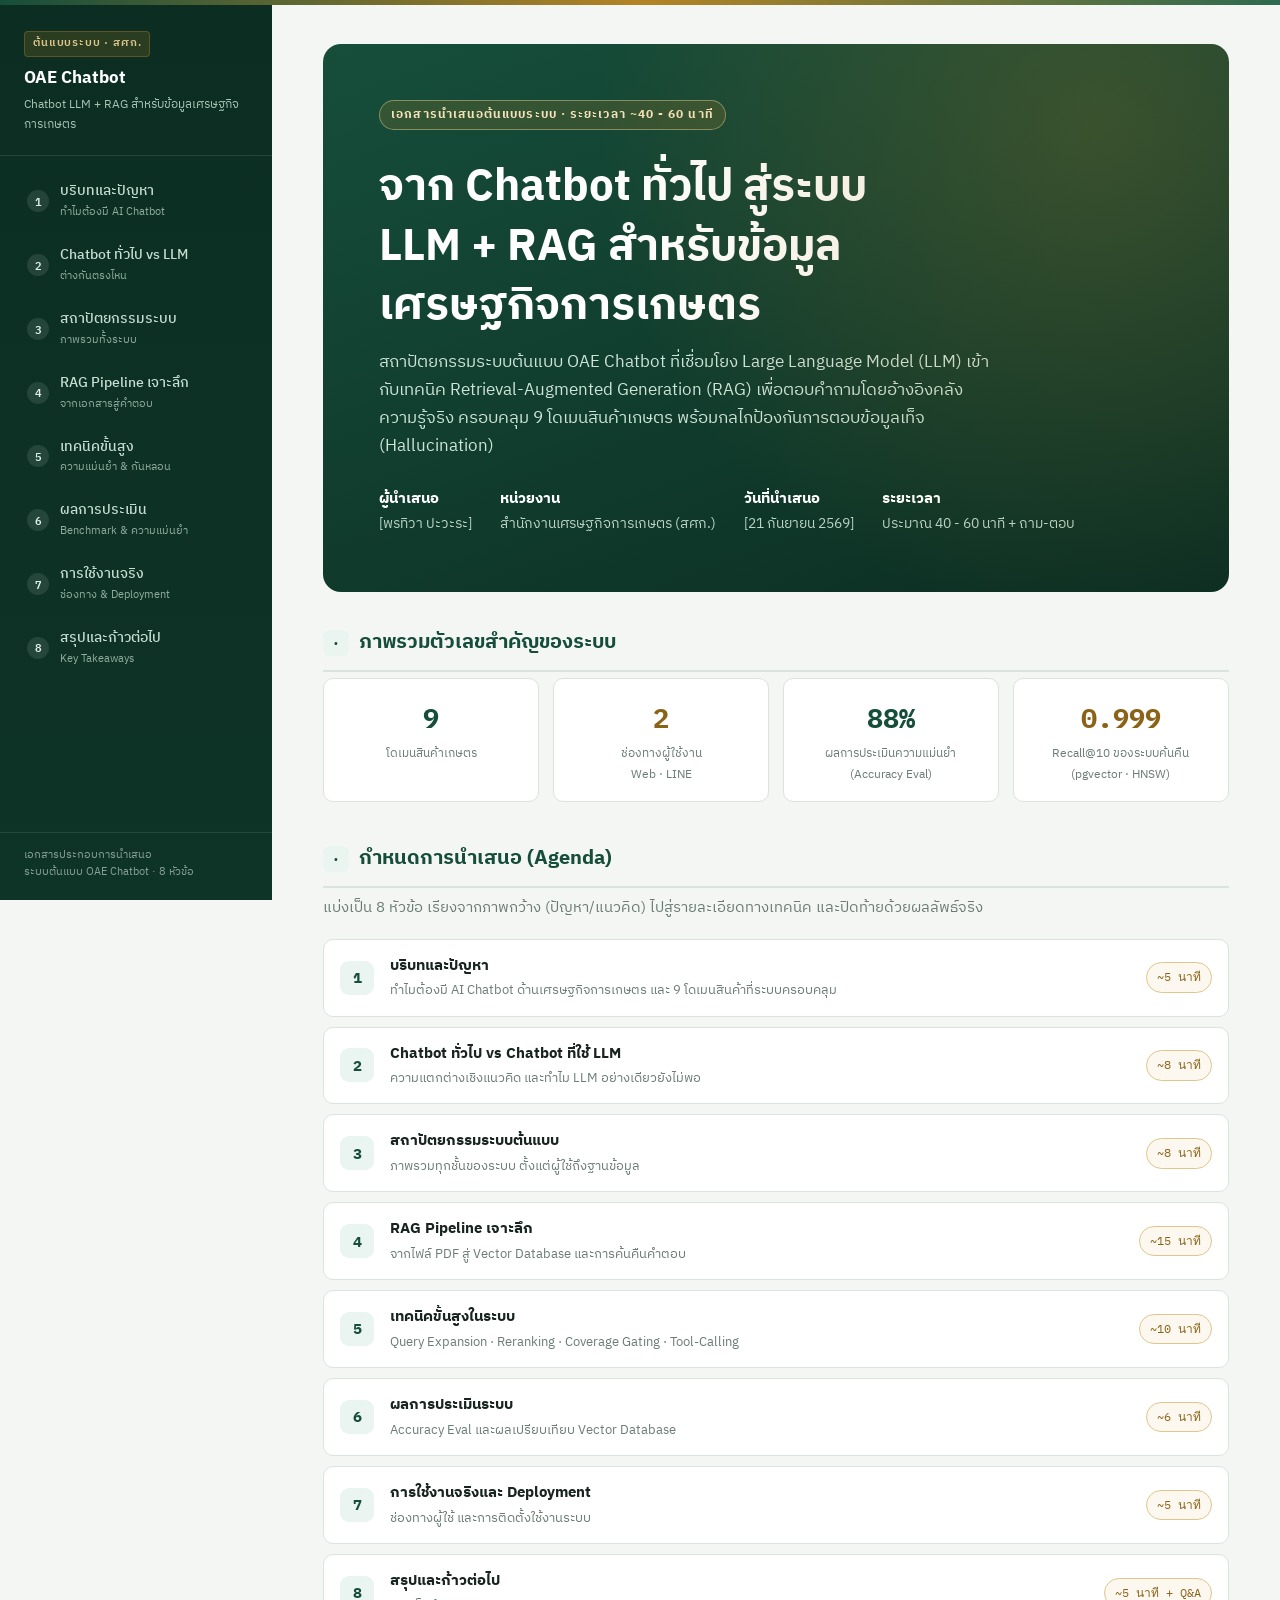
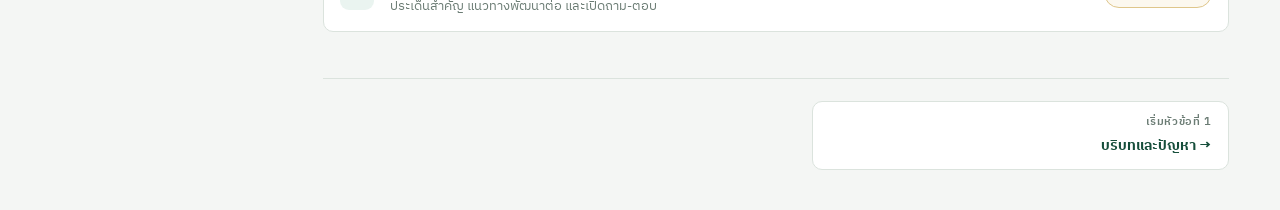
==== index.html @ 3b4bc7db "update_index" ====
<!doctype html>
<html lang="th">
  <head>
    <meta charset="UTF-8" />
    <meta name="viewport" content="width=device-width, initial-scale=1.0" />
    <title>OAE Chatbot — เอกสารนำเสนอต้นแบบระบบ</title>
    <link rel="preconnect" href="https://fonts.googleapis.com" />
    <link rel="preconnect" href="https://fonts.gstatic.com" crossorigin />
    <link
      href="https://fonts.googleapis.com/css2?family=IBM+Plex+Sans+Thai:wght@300;400;500;600;700&family=IBM+Plex+Mono:wght@400;500;600;700&family=Sarabun:wght@300;400;500;600;700&display=swap"
      rel="stylesheet"
    />
    <link rel="stylesheet" href="assets/style.css" />
    <style>
      .cover-hero {
        background: linear-gradient(160deg, var(--gov-primary) 0%, var(--gov-primary-dk) 100%);
        border-radius: 18px;
        padding: clamp(28px, 5vw, 56px);
        color: #eaf3ee;
        position: relative;
        overflow: hidden;
        margin-bottom: 34px;
      }
      .cover-hero::after {
        content: "";
        position: absolute; inset: 0;
        background: radial-gradient(circle at 85% 15%, rgba(180,131,37,0.25), transparent 55%);
        pointer-events: none;
      }
      .cover-hero .kicker { background: rgba(180,131,37,0.2); border-color: rgba(223,198,139,0.5); color: #f6e3ba; }
      .cover-hero h1 { font-size: clamp(28px, 4vw, 44px); color: #fff; font-weight: 700; line-height: 1.35; margin: 14px 0 12px; max-width: 22ch; }
      .cover-hero .sub { font-size: 16.5px; color: #cfe4d9; max-width: 62ch; line-height: 1.7; }
      .cover-meta { display: flex; gap: 28px; margin-top: 26px; flex-wrap: wrap; font-size: 13.5px; color: #bcd4c8; }
      .cover-meta div b { display: block; color: #fff; font-size: 14.5px; margin-bottom: 2px; }
      .agenda-list { list-style: none; counter-reset: agenda; }
      .agenda-list li {
        counter-increment: agenda;
        display: flex; align-items: center; gap: 16px;
        padding: 14px 16px; border: 1px solid var(--border); border-radius: 10px;
        background: var(--bg-card); margin-bottom: 10px;
      }
      .agenda-list li::before {
        content: counter(agenda);
        flex: none; width: 34px; height: 34px; border-radius: 9px;
        background: var(--gov-primary-lt); color: var(--gov-primary);
        font-family: var(--f-mono); font-weight: 700; font-size: 15px;
        display: flex; align-items: center; justify-content: center;
      }
      .agenda-list .a-title { font-weight: 700; font-size: 14.5px; color: var(--text-main); }
      .agenda-list .a-desc { font-size: 12.5px; color: var(--text-soft); margin-top: 2px; }
      .agenda-list .a-time { margin-left: auto; flex: none; font-family: var(--f-mono); font-size: 12px; color: var(--gold-dk); background: var(--gold-lt); border: 1px solid var(--gold-bd); padding: 4px 10px; border-radius: 20px; white-space: nowrap; }
    </style>
  </head>
  <body>
    <div class="topbar"></div>

    <nav class="sidebar">
      <a class="sidebar-brand" href="00-index.html">
        <span class="brand-tag">ต้นแบบระบบ · สศก.</span>
        <h1>OAE Chatbot</h1>
        <p>Chatbot LLM + RAG สำหรับข้อมูลเศรษฐกิจการเกษตร</p>
      </a>
      <ul class="sidebar-nav">
        <li><a href="01-problem.html"><span class="num">1</span><span class="label">บริบทและปัญหา<small>ทำไมต้องมี AI Chatbot</small></span></a></li>
        <li><a href="02-chatbot-vs-llm.html"><span class="num">2</span><span class="label">Chatbot ทั่วไป vs LLM<small>ต่างกันตรงไหน</small></span></a></li>
        <li><a href="03-architecture.html"><span class="num">3</span><span class="label">สถาปัตยกรรมระบบ<small>ภาพรวมทั้งระบบ</small></span></a></li>
        <li><a href="04-rag-pipeline.html"><span class="num">4</span><span class="label">RAG Pipeline เจาะลึก<small>จากเอกสารสู่คำตอบ</small></span></a></li>
        <li><a href="05-techniques.html"><span class="num">5</span><span class="label">เทคนิคขั้นสูง<small>ความแม่นยำ &amp; กันหลอน</small></span></a></li>
        <li><a href="06-evaluation.html"><span class="num">6</span><span class="label">ผลการประเมิน<small>Benchmark &amp; ความแม่นยำ</small></span></a></li>
        <li><a href="07-deployment.html"><span class="num">7</span><span class="label">การใช้งานจริง<small>ช่องทาง &amp; Deployment</small></span></a></li>
        <li><a href="08-summary.html"><span class="num">8</span><span class="label">สรุปและก้าวต่อไป<small>Key Takeaways</small></span></a></li>
      </ul>
      <div class="sidebar-foot">
        เอกสารประกอบการนำเสนอ<br />
        ระบบต้นแบบ OAE Chatbot · 8 หัวข้อ
      </div>
    </nav>

    <main class="main">
      <div class="page">
        <div class="cover-hero">
          <span class="kicker">เอกสารนำเสนอต้นแบบระบบ · ระยะเวลา ~40 - 60 นาที</span>
          <h1>จาก Chatbot ทั่วไป สู่ระบบ LLM + RAG สำหรับข้อมูลเศรษฐกิจการเกษตร</h1>
          <p class="sub">
            สถาปัตยกรรมระบบต้นแบบ OAE Chatbot ที่เชื่อมโยง Large Language Model (LLM) เข้ากับเทคนิค
            Retrieval-Augmented Generation (RAG) เพื่อตอบคำถามโดยอ้างอิงคลังความรู้จริง ครอบคลุม
            9 โดเมนสินค้าเกษตร พร้อมกลไกป้องกันการตอบข้อมูลเท็จ (Hallucination)
          </p>
          <div class="cover-meta">
            <div><b>ผู้นำเสนอ</b>[พรทิวา ปะวะระ]</div>
            <div><b>หน่วยงาน</b>สำนักงานเศรษฐกิจการเกษตร (สศก.)</div>
            <div><b>วันที่นำเสนอ</b>[21 กันยายน 2569]</div>
            <div><b>ระยะเวลา</b>ประมาณ 40 - 60 นาที + ถาม-ตอบ</div>
          </div>
        </div>

        <section class="block">
          <h2><span class="h2num">·</span>ภาพรวมตัวเลขสำคัญของระบบ</h2>
          <div class="stat-row">
            <div class="stat"><div class="num">9</div><div class="lbl">โดเมนสินค้าเกษตร</div></div>
            <div class="stat"><div class="num gold">2</div><div class="lbl">ช่องทางผู้ใช้งาน<br/>Web · LINE</div></div>
            <div class="stat"><div class="num">88%</div><div class="lbl">ผลการประเมินความแม่นยำ<br/>(Accuracy Eval)</div></div>
            <div class="stat"><div class="num gold">0.999</div><div class="lbl">Recall@10 ของระบบค้นคืน<br/>(pgvector · HNSW)</div></div>
          </div>
        </section>

        <section class="block">
          <h2><span class="h2num">·</span>กำหนดการนำเสนอ (Agenda)</h2>
          <p class="sub">แบ่งเป็น 8 หัวข้อ เรียงจากภาพกว้าง (ปัญหา/แนวคิด) ไปสู่รายละเอียดทางเทคนิค และปิดท้ายด้วยผลลัพธ์จริง</p>
          <ul class="agenda-list">
            <li><div><div class="a-title">บริบทและปัญหา</div><div class="a-desc">ทำไมต้องมี AI Chatbot ด้านเศรษฐกิจการเกษตร และ 9 โดเมนสินค้าที่ระบบครอบคลุม</div></div><div class="a-time">~5 นาที</div></li>
            <li><div><div class="a-title">Chatbot ทั่วไป vs Chatbot ที่ใช้ LLM</div><div class="a-desc">ความแตกต่างเชิงแนวคิด และทำไม LLM อย่างเดียวยังไม่พอ</div></div><div class="a-time">~8 นาที</div></li>
            <li><div><div class="a-title">สถาปัตยกรรมระบบต้นแบบ</div><div class="a-desc">ภาพรวมทุกชั้นของระบบ ตั้งแต่ผู้ใช้ถึงฐานข้อมูล</div></div><div class="a-time">~8 นาที</div></li>
            <li><div><div class="a-title">RAG Pipeline เจาะลึก</div><div class="a-desc">จากไฟล์ PDF สู่ Vector Database และการค้นคืนคำตอบ</div></div><div class="a-time">~15 นาที</div></li>
            <li><div><div class="a-title">เทคนิคขั้นสูงในระบบ</div><div class="a-desc">Query Expansion · Reranking · Coverage Gating · Tool-Calling</div></div><div class="a-time">~10 นาที</div></li>
            <li><div><div class="a-title">ผลการประเมินระบบ</div><div class="a-desc">Accuracy Eval และผลเปรียบเทียบ Vector Database</div></div><div class="a-time">~6 นาที</div></li>
            <li><div><div class="a-title">การใช้งานจริงและ Deployment</div><div class="a-desc">ช่องทางผู้ใช้ และการติดตั้งใช้งานระบบ</div></div><div class="a-time">~5 นาที</div></li>
            <li><div><div class="a-title">สรุปและก้าวต่อไป</div><div class="a-desc">ประเด็นสำคัญ แนวทางพัฒนาต่อ และเปิดถาม-ตอบ</div></div><div class="a-time">~5 นาที + Q&amp;A</div></li>
          </ul>
        </section>

        <div class="prevnext">
          <div class="pn-spacer"></div>
          <a class="pn-link next" href="01-problem.html">
            <div class="pn-dir">เริ่มหัวข้อที่ 1</div>
            <div class="pn-title">บริบทและปัญหา →</div>
          </a>
        </div>
      </div>
    </main>
  </body>
</html>
---- assets/style.css ----
/* ══════════════════════════════════════════════════════════════════
   OAE Chatbot — Presentation Deck (multi-page docs style)
   Palette: Royal Forest Green, Official Gold, Slate Navy, Clean Parchment
   Font: IBM Plex Sans Thai / Sarabun (Thai), IBM Plex Mono (tech labels)
   ══════════════════════════════════════════════════════════════════ */

:root {
  --gov-primary: #164e3b;
  --gov-primary-dk: #0c2e22;
  --gov-primary-mid: #2d6a4f;
  --gov-primary-lt: #eaf4f0;

  --gold: #b48325;
  --gold-lt: #fcf8ef;
  --gold-bd: #dfc68b;
  --gold-dk: #8a6318;

  --navy: #1e293b;
  --slate: #475569;

  --bg-page: #f4f6f4;
  --bg-card: #ffffff;
  --bg-card-sub: #f8faf9;

  --text-main: #182420;
  --text-muted: #4a5c54;
  --text-soft: #6b7c74;

  --border: #dbe3dd;
  --border-lt: #eaefec;

  --ok: #15803d;
  --ok-bg: #f0fdf4;
  --ok-bd: #bbf0cf;
  --warn: #b45309;
  --warn-bg: #fffbeb;
  --warn-bd: #fbe3ad;
  --err: #b91c1c;
  --err-bg: #fef2f2;
  --err-bd: #f7c6c6;
  --info: #1d4ed8;
  --info-bg: #eff4ff;
  --info-bd: #c6d7fb;

  --f-thai: "IBM Plex Sans Thai", "Sarabun", system-ui, sans-serif;
  --f-mono: "IBM Plex Mono", "JetBrains Mono", Consolas, monospace;

  --sidebar-w: 272px;
  --radius: 12px;
  --shadow-sm:
    0 1px 2px rgba(12, 46, 34, 0.06), 0 1px 1px rgba(12, 46, 34, 0.04);
  --shadow-md:
    0 8px 24px -6px rgba(12, 46, 34, 0.14), 0 2px 6px rgba(12, 46, 34, 0.06);
}

* {
  margin: 0;
  padding: 0;
  box-sizing: border-box;
}

html {
  scroll-behavior: smooth;
}

body {
  background: var(--bg-page);
  color: var(--text-main);
  font-family: var(--f-thai);
  font-weight: 400;
  line-height: 1.7;
  -webkit-font-smoothing: antialiased;
}

.topbar {
  position: fixed;
  top: 0;
  left: 0;
  right: 0;
  height: 5px;
  background: linear-gradient(
    90deg,
    var(--gov-primary) 0%,
    var(--gold) 50%,
    var(--gov-primary-mid) 100%
  );
  z-index: 200;
}

/* ═══════════════ SIDEBAR ═══════════════ */

.sidebar {
  position: fixed;
  top: 0;
  left: 0;
  bottom: 0;
  width: var(--sidebar-w);
  background: linear-gradient(180deg, var(--gov-primary-dk) 0%, #0e3427 100%);
  color: #eaf3ee;
  display: flex;
  flex-direction: column;
  padding: 28px 0 18px;
  z-index: 150;
  overflow-y: auto;
}

.sidebar-brand {
  display: block;
  padding: 0 24px 20px;
  text-decoration: none;
  color: inherit;
  border-bottom: 1px solid rgba(255, 255, 255, 0.1);
  margin-bottom: 14px;
}

.sidebar-brand .brand-tag {
  display: inline-block;
  font-size: 10.5px;
  font-weight: 600;
  letter-spacing: 0.08em;
  text-transform: uppercase;
  color: var(--gold-bd);
  background: rgba(180, 131, 37, 0.18);
  border: 1px solid rgba(180, 131, 37, 0.35);
  padding: 3px 8px;
  border-radius: 4px;
  margin-bottom: 10px;
}

.sidebar-brand h1 {
  font-size: 17px;
  font-weight: 700;
  line-height: 1.4;
  color: #ffffff;
}

.sidebar-brand p {
  font-size: 12px;
  color: #a9c4b8;
  margin-top: 4px;
}

.sidebar-nav {
  flex: 1;
  list-style: none;
  padding: 0 12px;
}

.sidebar-nav li {
  margin-bottom: 2px;
}

.sidebar-nav a {
  display: flex;
  align-items: center;
  gap: 11px;
  text-decoration: none;
  color: #c7dcd2;
  font-size: 13.5px;
  font-weight: 500;
  padding: 10px 12px;
  border-radius: 8px;
  border-left: 3px solid transparent;
  transition:
    background 0.15s,
    color 0.15s;
}

.sidebar-nav a:hover {
  background: rgba(255, 255, 255, 0.06);
  color: #fff;
}

.sidebar-nav a.active {
  background: rgba(180, 131, 37, 0.16);
  border-left-color: var(--gold);
  color: #fff;
  font-weight: 600;
}

.sidebar-nav .num {
  flex: none;
  width: 22px;
  height: 22px;
  border-radius: 50%;
  background: rgba(255, 255, 255, 0.1);
  display: flex;
  align-items: center;
  justify-content: center;
  font-size: 11px;
  font-family: var(--f-mono);
  font-weight: 600;
  color: #dfefe9;
}

.sidebar-nav a.active .num {
  background: var(--gold);
  color: #23180a;
}

.sidebar-nav .label small {
  display: block;
  font-size: 10.5px;
  font-weight: 400;
  color: #90ab9f;
  margin-top: 1px;
}

.sidebar-foot {
  padding: 14px 24px 0;
  margin-top: 10px;
  border-top: 1px solid rgba(255, 255, 255, 0.1);
  font-size: 11px;
  color: #86a297;
  line-height: 1.6;
}

/* ═══════════════ MAIN CONTENT ═══════════════ */

.main {
  margin-left: var(--sidebar-w);
  min-height: 100vh;
  padding: 44px clamp(24px, 4vw, 64px) 40px;
  display: flex;
  justify-content: center;
}

.page {
  width: 100%;
  max-width: 980px;
}

.page-head {
  margin-bottom: 30px;
}

.kicker {
  display: inline-flex;
  align-items: center;
  gap: 8px;
  font-size: 12px;
  font-weight: 700;
  letter-spacing: 0.09em;
  text-transform: uppercase;
  color: var(--gold-dk);
  background: var(--gold-lt);
  border: 1px solid var(--gold-bd);
  padding: 4px 11px;
  border-radius: 20px;
  margin-bottom: 14px;
}

.page-head h1 {
  font-size: clamp(26px, 3.2vw, 36px);
  font-weight: 700;
  color: var(--gov-primary);
  line-height: 1.3;
  margin-bottom: 10px;
}

.page-head .lead {
  font-size: 16px;
  color: var(--text-muted);
  max-width: 74ch;
}

section.block {
  margin-bottom: 40px;
}

section.block > h2 {
  font-size: 20px;
  font-weight: 700;
  color: var(--gov-primary);
  margin-bottom: 6px;
  padding-bottom: 10px;
  border-bottom: 2px solid var(--border);
  display: flex;
  align-items: center;
  gap: 10px;
}

section.block > h2 .h2num {
  display: inline-flex;
  align-items: center;
  justify-content: center;
  width: 26px;
  height: 26px;
  border-radius: 7px;
  background: var(--gov-primary-lt);
  color: var(--gov-primary);
  font-family: var(--f-mono);
  font-size: 13px;
  font-weight: 700;
}

section.block > .sub {
  font-size: 14.5px;
  color: var(--text-soft);
  margin: 8px 0 18px;
}

p {
  color: var(--text-muted);
  font-size: 15px;
}
strong {
  color: var(--text-main);
  font-weight: 700;
}

ul.bullets,
ol.bullets {
  padding-left: 22px;
  margin: 10px 0;
}
ul.bullets li,
ol.bullets li {
  margin-bottom: 8px;
  font-size: 15px;
  color: var(--text-muted);
}
ul.bullets li::marker {
  color: var(--gold-dk);
}
ul.bullets li strong,
ol.bullets li strong {
  color: var(--text-main);
}

/* ═══════════════ CARDS / GRIDS ═══════════════ */

.card {
  background: var(--bg-card);
  border: 1px solid var(--border);
  border-radius: var(--radius);
  padding: 20px 22px;
  box-shadow: var(--shadow-sm);
}

.grid-2 {
  display: grid;
  grid-template-columns: 1fr 1fr;
  gap: 16px;
}
.grid-3 {
  display: grid;
  grid-template-columns: repeat(3, 1fr);
  gap: 16px;
}
.grid-4 {
  display: grid;
  grid-template-columns: repeat(4, 1fr);
  gap: 14px;
}

.mini-card {
  background: var(--bg-card-sub);
  border: 1px solid var(--border-lt);
  border-radius: 10px;
  padding: 16px 18px;
}
.mini-card h3 {
  font-size: 14.5px;
  font-weight: 700;
  color: var(--gov-primary);
  margin-bottom: 6px;
  display: flex;
  align-items: center;
  gap: 8px;
}
.mini-card p,
.mini-card ul {
  font-size: 13.5px;
}
.mini-card ul {
  padding-left: 18px;
}
.mini-card ul li {
  margin-bottom: 4px;
  color: var(--text-muted);
}

/* 9 domains grid */
.domain-grid {
  display: grid;
  grid-template-columns: repeat(3, 1fr);
  gap: 12px;
}
.domain-chip {
  background: var(--bg-card);
  border: 1px solid var(--border);
  border-radius: 10px;
  padding: 14px 12px;
  text-align: center;
  box-shadow: var(--shadow-sm);
}
.domain-chip .emoji {
  font-size: 26px;
  display: block;
  margin-bottom: 6px;
}
.domain-chip .th {
  font-weight: 700;
  font-size: 14px;
  color: var(--text-main);
}
.domain-chip .en {
  font-size: 11px;
  color: var(--text-soft);
  font-family: var(--f-mono);
}
.domain-chip.hub {
  background: var(--gov-primary);
  border-color: var(--gov-primary);
}
.domain-chip.hub .th,
.domain-chip.hub .en {
  color: #eaf3ee;
}

/* ═══════════════ FLOW / PIPELINE DIAGRAMS ═══════════════ */

.flow {
  display: flex;
  align-items: stretch;
  gap: 0;
  flex-wrap: wrap;
}

.flow-step {
  flex: 1 1 150px;
  background: var(--bg-card);
  border: 1.5px solid var(--border);
  border-radius: 10px;
  padding: 14px 14px 12px;
  position: relative;
  min-width: 130px;
}

.flow-step .fnum {
  width: 24px;
  height: 24px;
  border-radius: 50%;
  background: var(--gov-primary);
  color: #fff;
  font-family: var(--f-mono);
  font-size: 12px;
  font-weight: 700;
  display: flex;
  align-items: center;
  justify-content: center;
  margin-bottom: 8px;
}
.flow-step h4 {
  font-size: 13.5px;
  font-weight: 700;
  color: var(--text-main);
  margin-bottom: 4px;
}
.flow-step p {
  font-size: 12px;
  color: var(--text-soft);
  line-height: 1.5;
}
.flow-step .tag {
  display: inline-block;
  margin-top: 7px;
  font-size: 10.5px;
  font-family: var(--f-mono);
  color: var(--gold-dk);
  background: var(--gold-lt);
  border: 1px solid var(--gold-bd);
  padding: 1px 6px;
  border-radius: 4px;
}

.flow-arrow {
  flex: 0 0 30px;
  display: flex;
  align-items: center;
  justify-content: center;
  color: var(--gold-dk);
  font-size: 20px;
  min-width: 24px;
}

@media (max-width: 860px) {
  .flow {
    flex-direction: column;
  }
  .flow-arrow {
    transform: rotate(90deg);
    padding: 2px 0;
  }
}

/* Layered architecture diagram */
.layers {
  display: flex;
  flex-direction: column;
  gap: 0;
}
.layer {
  border: 1.5px solid var(--border);
  border-radius: 10px;
  padding: 14px 18px;
  background: var(--bg-card);
  margin-bottom: 6px;
}
.layer .layer-label {
  font-size: 11px;
  font-weight: 700;
  text-transform: uppercase;
  letter-spacing: 0.06em;
  color: var(--gov-primary);
  margin-bottom: 10px;
  display: flex;
  align-items: center;
  gap: 8px;
}
.layer .layer-label .dot {
  width: 8px;
  height: 8px;
  border-radius: 50%;
  background: var(--gold);
}
.layer-items {
  display: flex;
  flex-wrap: wrap;
  gap: 8px;
}
.chip {
  background: var(--gov-primary-lt);
  color: var(--gov-primary);
  border: 1px solid #cfe4da;
  padding: 6px 12px;
  border-radius: 7px;
  font-size: 12.5px;
  font-weight: 600;
}
.chip.gold {
  background: var(--gold-lt);
  color: var(--gold-dk);
  border-color: var(--gold-bd);
}
.chip.navy {
  background: #eef1f6;
  color: var(--navy);
  border-color: #d7dce6;
}
.layer-arrow-down {
  text-align: center;
  color: var(--gold-dk);
  font-size: 18px;
  margin: 2px 0 8px;
}

/* ═══════════════ COMPARE TABLE ═══════════════ */

table.compare {
  width: 100%;
  border-collapse: collapse;
  font-size: 13.8px;
}
table.compare th,
table.compare td {
  padding: 11px 14px;
  text-align: left;
  border: 1px solid var(--border);
  vertical-align: top;
}
table.compare thead th {
  background: var(--gov-primary);
  color: #fff;
  font-size: 12.5px;
  text-transform: uppercase;
  letter-spacing: 0.03em;
}
table.compare tbody th {
  background: var(--bg-card-sub);
  color: var(--text-main);
  font-weight: 700;
  white-space: nowrap;
}
table.compare tbody tr:nth-child(even) td {
  background: var(--bg-card-sub);
}
table.compare td.bad {
  color: var(--err);
}
table.compare td.good {
  color: var(--ok);
  font-weight: 600;
}

table.data {
  width: 100%;
  border-collapse: collapse;
  font-size: 13.5px;
  font-family: var(--f-mono);
}
table.data th,
table.data td {
  padding: 9px 12px;
  border: 1px solid var(--border);
  text-align: right;
}
table.data th {
  background: var(--gov-primary);
  color: #fff;
  font-family: var(--f-thai);
  font-size: 12.5px;
  text-align: center;
}
table.data td:first-child,
table.data th:first-child {
  text-align: left;
  font-family: var(--f-thai);
}
table.data tr.win td {
  background: var(--ok-bg);
  font-weight: 700;
  color: var(--ok);
}

/* ═══════════════ CALLOUTS ═══════════════ */

.callout {
  border-radius: 10px;
  padding: 16px 18px;
  border: 1px solid;
  margin: 14px 0;
  font-size: 14px;
}
.callout h4 {
  font-size: 13.5px;
  font-weight: 700;
  margin-bottom: 6px;
  display: flex;
  align-items: center;
  gap: 7px;
}
.callout p {
  font-size: 13.5px;
}
.callout.info {
  background: var(--info-bg);
  border-color: var(--info-bd);
}
.callout.info h4 {
  color: var(--info);
}
.callout.ok {
  background: var(--ok-bg);
  border-color: var(--ok-bd);
}
.callout.ok h4 {
  color: var(--ok);
}
.callout.warn {
  background: var(--warn-bg);
  border-color: var(--warn-bd);
}
.callout.warn h4 {
  color: var(--warn);
}
.callout.err {
  background: var(--err-bg);
  border-color: var(--err-bd);
}
.callout.err h4 {
  color: var(--err);
}
.callout.gold {
  background: var(--gold-lt);
  border-color: var(--gold-bd);
}
.callout.gold h4 {
  color: var(--gold-dk);
}

/* ═══════════════ CHAT EXAMPLES ═══════════════ */

.chat-ex {
  display: flex;
  flex-direction: column;
  gap: 10px;
  margin: 12px 0;
}
.bubble {
  max-width: 88%;
  padding: 11px 15px;
  border-radius: 12px;
  font-size: 13.5px;
  line-height: 1.6;
}
.bubble.user {
  align-self: flex-end;
  background: var(--navy);
  color: #fff;
  border-bottom-right-radius: 3px;
}
.bubble.bot {
  align-self: flex-start;
  background: var(--bg-card);
  border: 1.5px solid var(--ok-bd);
  border-bottom-left-radius: 3px;
}
.bubble.bot.refuse {
  border-color: var(--warn-bd);
  background: var(--warn-bg);
}
.bubble .who {
  display: block;
  font-size: 10.5px;
  opacity: 0.7;
  margin-bottom: 3px;
  font-weight: 600;
  letter-spacing: 0.03em;
  text-transform: uppercase;
}

/* ═══════════════ STATS ═══════════════ */

.stat-row {
  display: grid;
  grid-template-columns: repeat(4, 1fr);
  gap: 14px;
}
.stat {
  background: var(--bg-card);
  border: 1px solid var(--border);
  border-radius: 10px;
  padding: 16px;
  text-align: center;
}
.stat .num {
  font-family: var(--f-mono);
  font-size: 27px;
  font-weight: 700;
  color: var(--gov-primary);
}
.stat .num.gold {
  color: var(--gold-dk);
}
.stat .lbl {
  font-size: 12px;
  color: var(--text-soft);
  margin-top: 3px;
}

/* ═══════════════ FIGURES / IMAGES ═══════════════ */

.figure {
  background: var(--bg-card);
  border: 1px solid var(--border);
  border-radius: var(--radius);
  padding: 12px;
  box-shadow: var(--shadow-sm);
}
.figure img {
  width: 100%;
  height: auto;
  border-radius: 6px;
  display: block;
}
.figure figcaption {
  font-size: 12.5px;
  color: var(--text-soft);
  text-align: center;
  padding-top: 10px;
}
.figure figcaption b {
  color: var(--text-main);
}

/* ═══════════════ BADGES / PILLS ═══════════════ */

.badge-tech {
  display: inline-flex;
  align-items: center;
  gap: 5px;
  font-family: var(--f-mono);
  font-size: 11.5px;
  font-weight: 600;
  background: var(--navy);
  color: #fff;
  padding: 3px 9px;
  border-radius: 5px;
  margin: 0 2px;
}

.tag-row {
  display: flex;
  flex-wrap: wrap;
  gap: 8px;
  margin-top: 10px;
}

/* ═══════════════ PREV / NEXT NAV ═══════════════ */

.prevnext {
  display: flex;
  justify-content: space-between;
  gap: 16px;
  margin-top: 46px;
  padding-top: 22px;
  border-top: 1px solid var(--border);
}
.pn-link {
  flex: 1;
  max-width: 46%;
  text-decoration: none;
  border: 1px solid var(--border);
  border-radius: 10px;
  padding: 12px 16px;
  background: var(--bg-card);
  transition:
    border-color 0.15s,
    box-shadow 0.15s;
}
.pn-link:hover {
  border-color: var(--gov-primary-mid);
  box-shadow: var(--shadow-sm);
}
.pn-link.next {
  text-align: right;
  margin-left: auto;
}
.pn-link .pn-dir {
  font-size: 10.5px;
  text-transform: uppercase;
  letter-spacing: 0.06em;
  color: var(--text-soft);
  font-weight: 600;
}
.pn-link .pn-title {
  font-size: 14px;
  font-weight: 700;
  color: var(--gov-primary);
  margin-top: 2px;
}
.pn-spacer {
  flex: 1;
  max-width: 46%;
}

.progress-lbl {
  font-size: 12px;
  color: var(--text-soft);
  text-align: center;
  margin-top: 14px;
  font-family: var(--f-mono);
}

/* ═══════════════ RESPONSIVE ═══════════════ */

@media (max-width: 900px) {
  .sidebar {
    position: static;
    width: 100%;
    flex-direction: column;
    padding: 18px 0;
  }
  .sidebar-brand {
    padding: 0 18px 16px;
  }
  .sidebar-nav {
    display: flex;
    flex-wrap: wrap;
    gap: 4px;
    padding: 0 14px;
  }
  .sidebar-nav li {
    margin: 0;
  }
  .sidebar-foot {
    display: none;
  }
  .main {
    margin-left: 0;
    padding: 30px 18px 34px;
  }
  .grid-2,
  .grid-3,
  .grid-4 {
    grid-template-columns: 1fr;
  }
  .domain-grid {
    grid-template-columns: repeat(2, 1fr);
  }
  .stat-row {
    grid-template-columns: repeat(2, 1fr);
  }
}

@media print {
  .sidebar,
  .prevnext,
  .topbar {
    display: none;
  }
  .main {
    margin-left: 0;
  }
  body {
    background: #fff;
  }
}
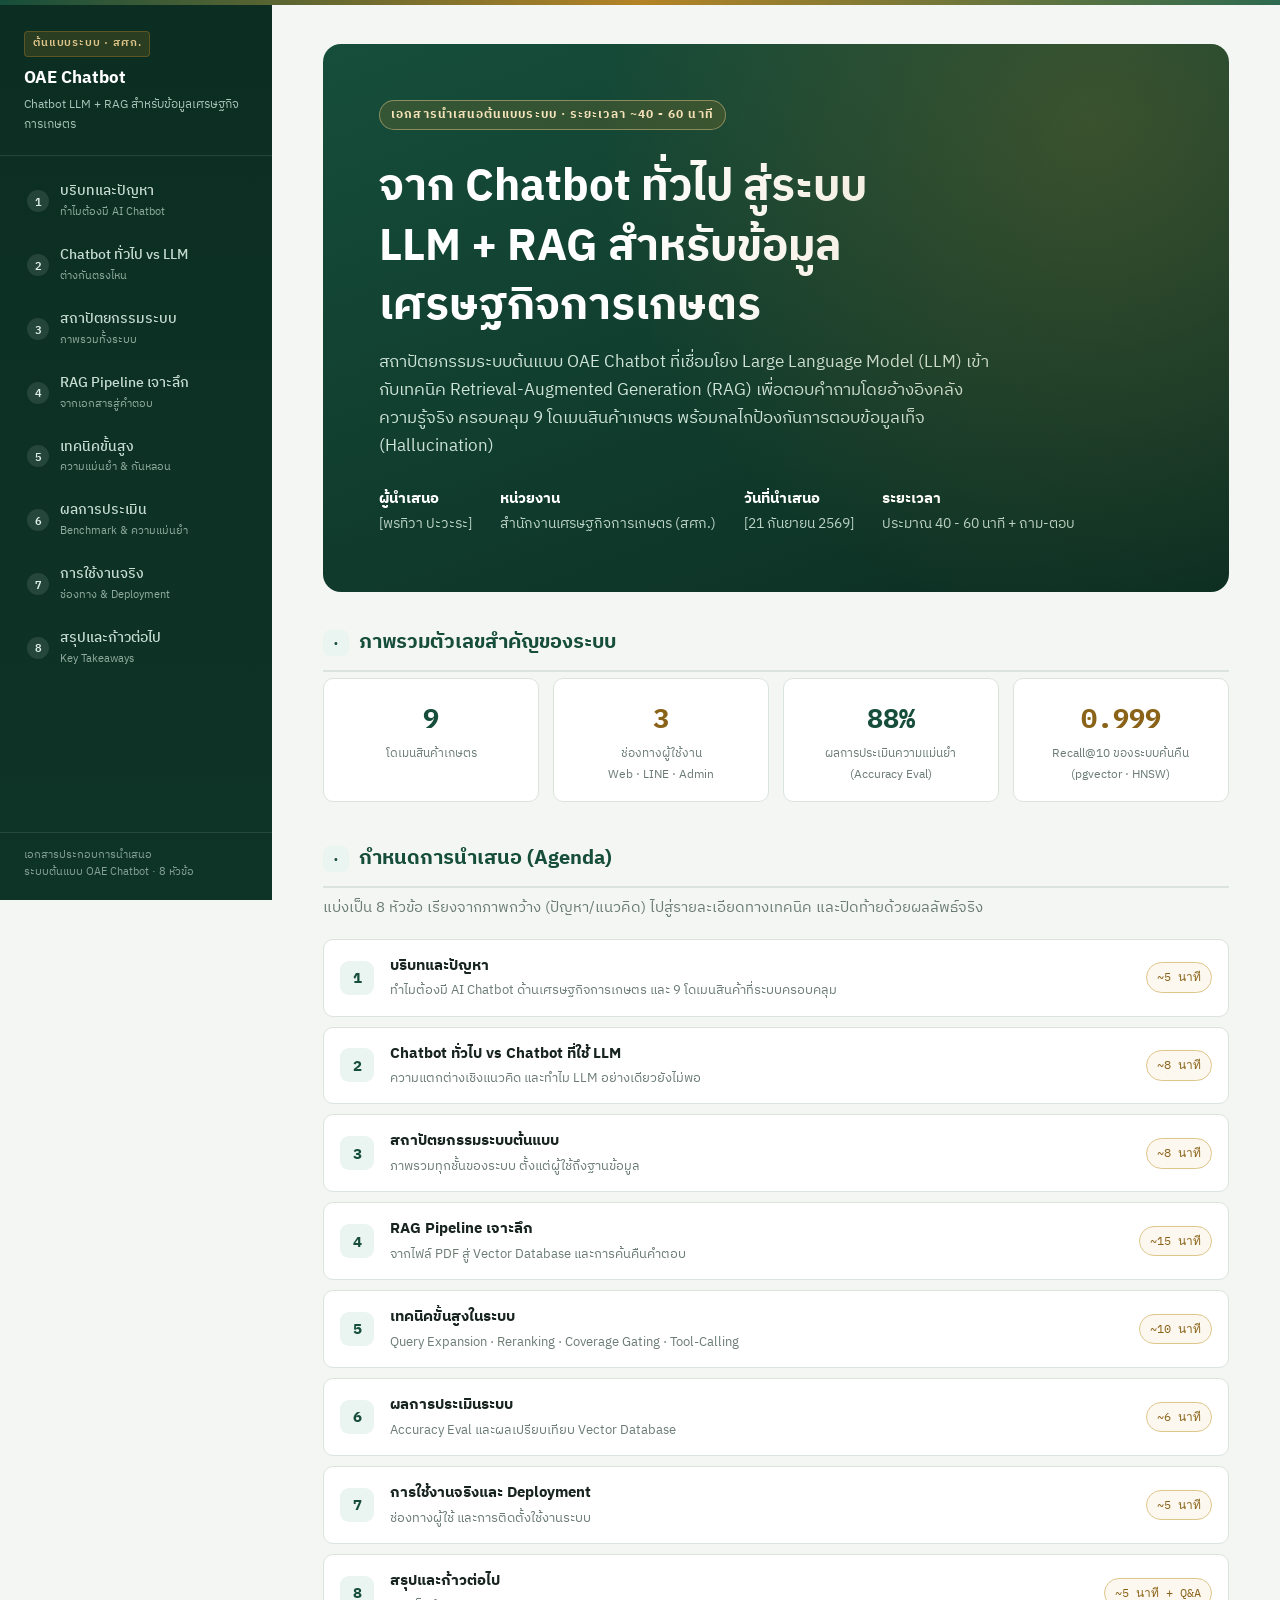
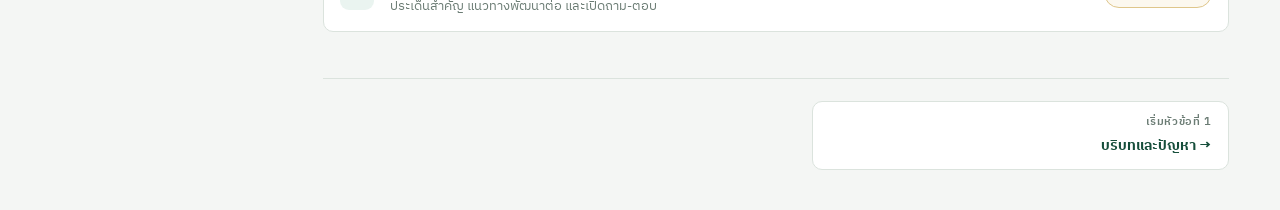
==== commit 3ab2433c: "update_docs" ====
--- a/index.html
+++ b/index.html
@@ -55,7 +55,7 @@
     <div class="topbar"></div>
 
     <nav class="sidebar">
-      <a class="sidebar-brand" href="00-index.html">
+      <a class="sidebar-brand" href="index.html">
         <span class="brand-tag">ต้นแบบระบบ · สศก.</span>
         <h1>OAE Chatbot</h1>
         <p>Chatbot LLM + RAG สำหรับข้อมูลเศรษฐกิจการเกษตร</p>
@@ -98,7 +98,7 @@
           <h2><span class="h2num">·</span>ภาพรวมตัวเลขสำคัญของระบบ</h2>
           <div class="stat-row">
             <div class="stat"><div class="num">9</div><div class="lbl">โดเมนสินค้าเกษตร</div></div>
-            <div class="stat"><div class="num gold">2</div><div class="lbl">ช่องทางผู้ใช้งาน<br/>Web · LINE</div></div>
+            <div class="stat"><div class="num gold">3</div><div class="lbl">ช่องทางผู้ใช้งาน<br/>Web · LINE · Admin</div></div>
             <div class="stat"><div class="num">88%</div><div class="lbl">ผลการประเมินความแม่นยำ<br/>(Accuracy Eval)</div></div>
             <div class="stat"><div class="num gold">0.999</div><div class="lbl">Recall@10 ของระบบค้นคืน<br/>(pgvector · HNSW)</div></div>
           </div>
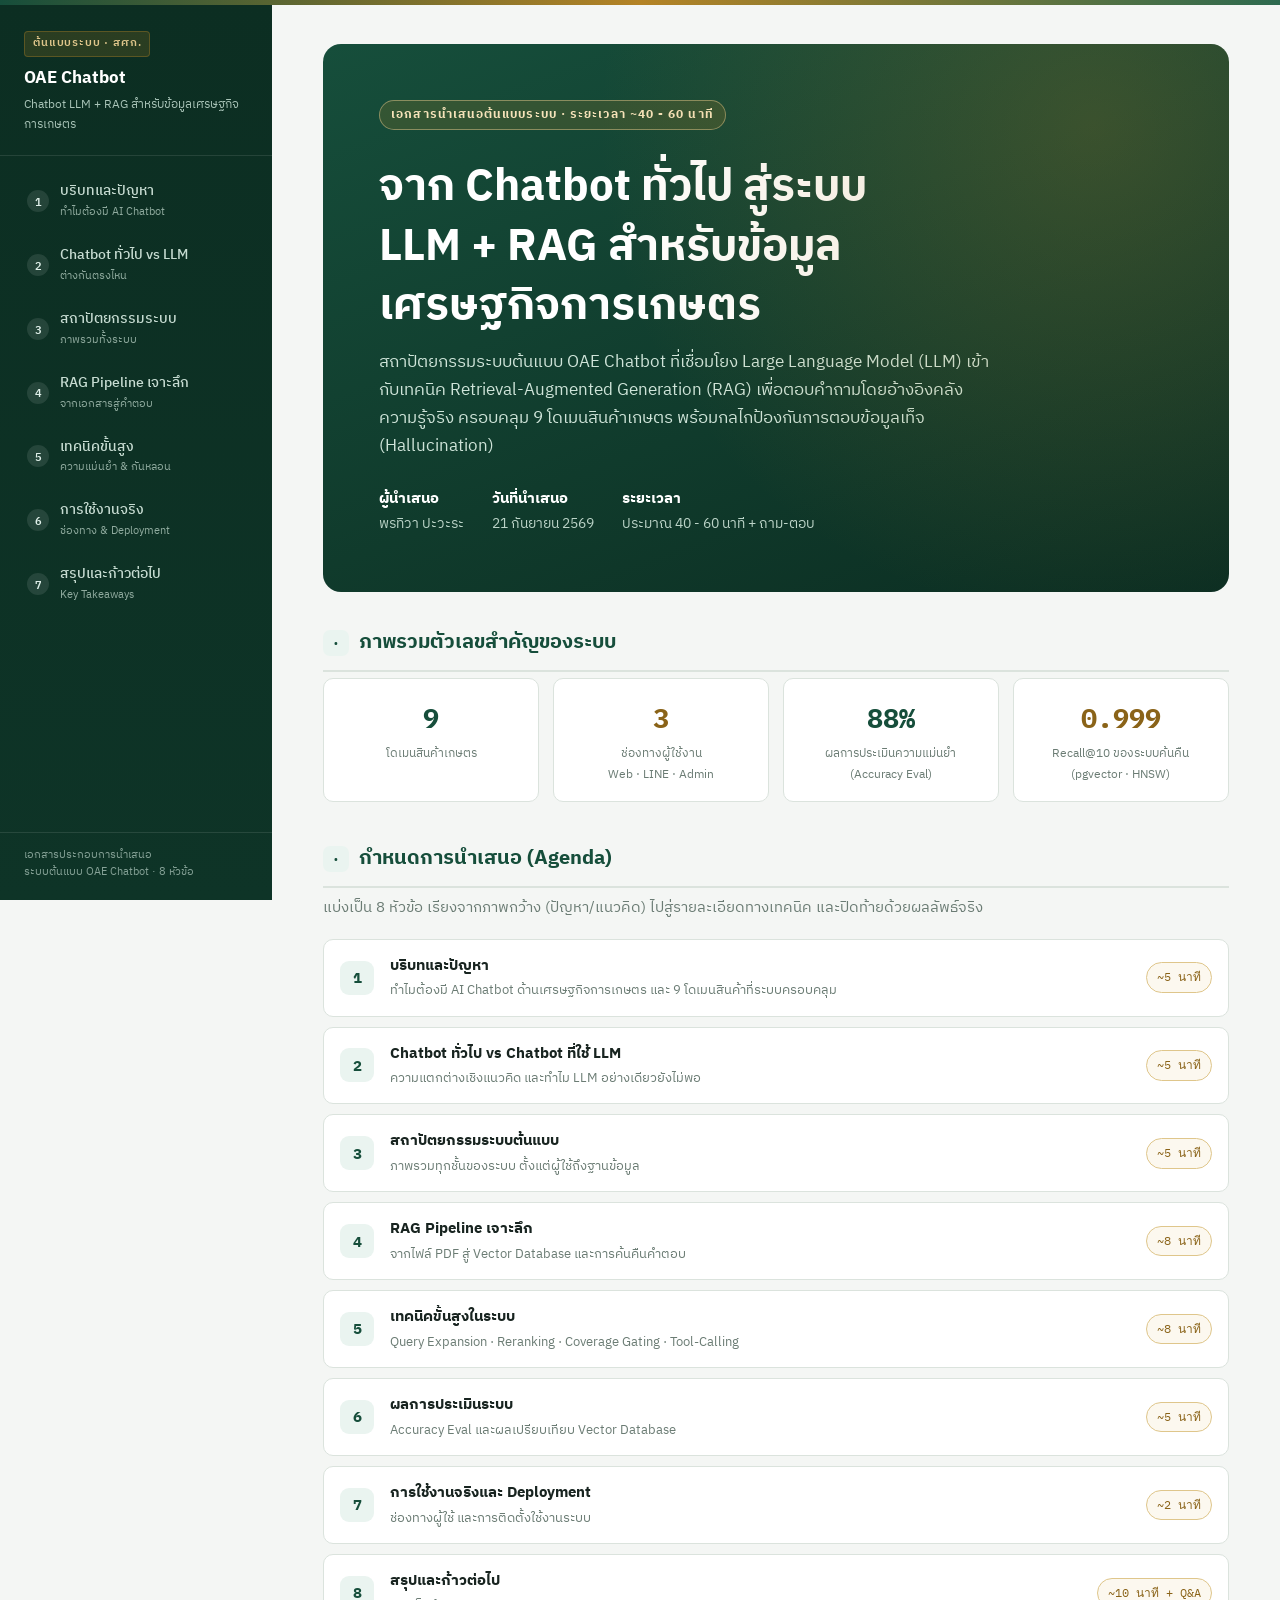
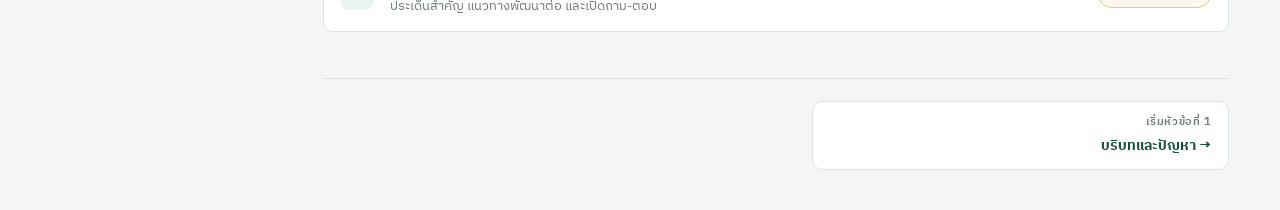
==== commit a3724433: "update_html" ====
--- a/index.html
+++ b/index.html
@@ -66,9 +66,8 @@
         <li><a href="03-architecture.html"><span class="num">3</span><span class="label">สถาปัตยกรรมระบบ<small>ภาพรวมทั้งระบบ</small></span></a></li>
         <li><a href="04-rag-pipeline.html"><span class="num">4</span><span class="label">RAG Pipeline เจาะลึก<small>จากเอกสารสู่คำตอบ</small></span></a></li>
         <li><a href="05-techniques.html"><span class="num">5</span><span class="label">เทคนิคขั้นสูง<small>ความแม่นยำ &amp; กันหลอน</small></span></a></li>
-        <li><a href="06-evaluation.html"><span class="num">6</span><span class="label">ผลการประเมิน<small>Benchmark &amp; ความแม่นยำ</small></span></a></li>
-        <li><a href="07-deployment.html"><span class="num">7</span><span class="label">การใช้งานจริง<small>ช่องทาง &amp; Deployment</small></span></a></li>
-        <li><a href="08-summary.html"><span class="num">8</span><span class="label">สรุปและก้าวต่อไป<small>Key Takeaways</small></span></a></li>
+        <li><a href="06-deployment.html"><span class="num">6</span><span class="label">การใช้งานจริง<small>ช่องทาง &amp; Deployment</small></span></a></li>
+        <li><a href="07-summary.html"><span class="num">7</span><span class="label">สรุปและก้าวต่อไป<small>Key Takeaways</small></span></a></li>
       </ul>
       <div class="sidebar-foot">
         เอกสารประกอบการนำเสนอ<br />
@@ -87,9 +86,8 @@
             9 โดเมนสินค้าเกษตร พร้อมกลไกป้องกันการตอบข้อมูลเท็จ (Hallucination)
           </p>
           <div class="cover-meta">
-            <div><b>ผู้นำเสนอ</b>[พรทิวา ปะวะระ]</div>
-            <div><b>หน่วยงาน</b>สำนักงานเศรษฐกิจการเกษตร (สศก.)</div>
-            <div><b>วันที่นำเสนอ</b>[21 กันยายน 2569]</div>
+            <div><b>ผู้นำเสนอ</b>พรทิวา ปะวะระ</div>
+            <div><b>วันที่นำเสนอ</b>21 กันยายน 2569</div>
             <div><b>ระยะเวลา</b>ประมาณ 40 - 60 นาที + ถาม-ตอบ</div>
           </div>
         </div>
@@ -109,13 +107,13 @@
           <p class="sub">แบ่งเป็น 8 หัวข้อ เรียงจากภาพกว้าง (ปัญหา/แนวคิด) ไปสู่รายละเอียดทางเทคนิค และปิดท้ายด้วยผลลัพธ์จริง</p>
           <ul class="agenda-list">
             <li><div><div class="a-title">บริบทและปัญหา</div><div class="a-desc">ทำไมต้องมี AI Chatbot ด้านเศรษฐกิจการเกษตร และ 9 โดเมนสินค้าที่ระบบครอบคลุม</div></div><div class="a-time">~5 นาที</div></li>
-            <li><div><div class="a-title">Chatbot ทั่วไป vs Chatbot ที่ใช้ LLM</div><div class="a-desc">ความแตกต่างเชิงแนวคิด และทำไม LLM อย่างเดียวยังไม่พอ</div></div><div class="a-time">~8 นาที</div></li>
-            <li><div><div class="a-title">สถาปัตยกรรมระบบต้นแบบ</div><div class="a-desc">ภาพรวมทุกชั้นของระบบ ตั้งแต่ผู้ใช้ถึงฐานข้อมูล</div></div><div class="a-time">~8 นาที</div></li>
-            <li><div><div class="a-title">RAG Pipeline เจาะลึก</div><div class="a-desc">จากไฟล์ PDF สู่ Vector Database และการค้นคืนคำตอบ</div></div><div class="a-time">~15 นาที</div></li>
-            <li><div><div class="a-title">เทคนิคขั้นสูงในระบบ</div><div class="a-desc">Query Expansion · Reranking · Coverage Gating · Tool-Calling</div></div><div class="a-time">~10 นาที</div></li>
-            <li><div><div class="a-title">ผลการประเมินระบบ</div><div class="a-desc">Accuracy Eval และผลเปรียบเทียบ Vector Database</div></div><div class="a-time">~6 นาที</div></li>
-            <li><div><div class="a-title">การใช้งานจริงและ Deployment</div><div class="a-desc">ช่องทางผู้ใช้ และการติดตั้งใช้งานระบบ</div></div><div class="a-time">~5 นาที</div></li>
-            <li><div><div class="a-title">สรุปและก้าวต่อไป</div><div class="a-desc">ประเด็นสำคัญ แนวทางพัฒนาต่อ และเปิดถาม-ตอบ</div></div><div class="a-time">~5 นาที + Q&amp;A</div></li>
+            <li><div><div class="a-title">Chatbot ทั่วไป vs Chatbot ที่ใช้ LLM</div><div class="a-desc">ความแตกต่างเชิงแนวคิด และทำไม LLM อย่างเดียวยังไม่พอ</div></div><div class="a-time">~5 นาที</div></li>
+            <li><div><div class="a-title">สถาปัตยกรรมระบบต้นแบบ</div><div class="a-desc">ภาพรวมทุกชั้นของระบบ ตั้งแต่ผู้ใช้ถึงฐานข้อมูล</div></div><div class="a-time">~5 นาที</div></li>
+            <li><div><div class="a-title">RAG Pipeline เจาะลึก</div><div class="a-desc">จากไฟล์ PDF สู่ Vector Database และการค้นคืนคำตอบ</div></div><div class="a-time">~8 นาที</div></li>
+            <li><div><div class="a-title">เทคนิคขั้นสูงในระบบ</div><div class="a-desc">Query Expansion · Reranking · Coverage Gating · Tool-Calling</div></div><div class="a-time">~8 นาที</div></li>
+            <li><div><div class="a-title">ผลการประเมินระบบ</div><div class="a-desc">Accuracy Eval และผลเปรียบเทียบ Vector Database</div></div><div class="a-time">~5 นาที</div></li>
+            <li><div><div class="a-title">การใช้งานจริงและ Deployment</div><div class="a-desc">ช่องทางผู้ใช้ และการติดตั้งใช้งานระบบ</div></div><div class="a-time">~2 นาที</div></li>
+            <li><div><div class="a-title">สรุปและก้าวต่อไป</div><div class="a-desc">ประเด็นสำคัญ แนวทางพัฒนาต่อ และเปิดถาม-ตอบ</div></div><div class="a-time">~10 นาที + Q&amp;A</div></li>
           </ul>
         </section>
 
--- a/assets/style.css
+++ b/assets/style.css
@@ -400,6 +400,14 @@
   display: block;
   margin-bottom: 6px;
 }
+.domain-chip .durian-icon {
+  display: block;
+  width: 30px;
+  height: 30px;
+  aspect-ratio: 1;
+  object-fit: contain;
+  margin: 0 auto 8px;
+}
 .domain-chip .th {
   font-weight: 700;
   font-size: 14px;
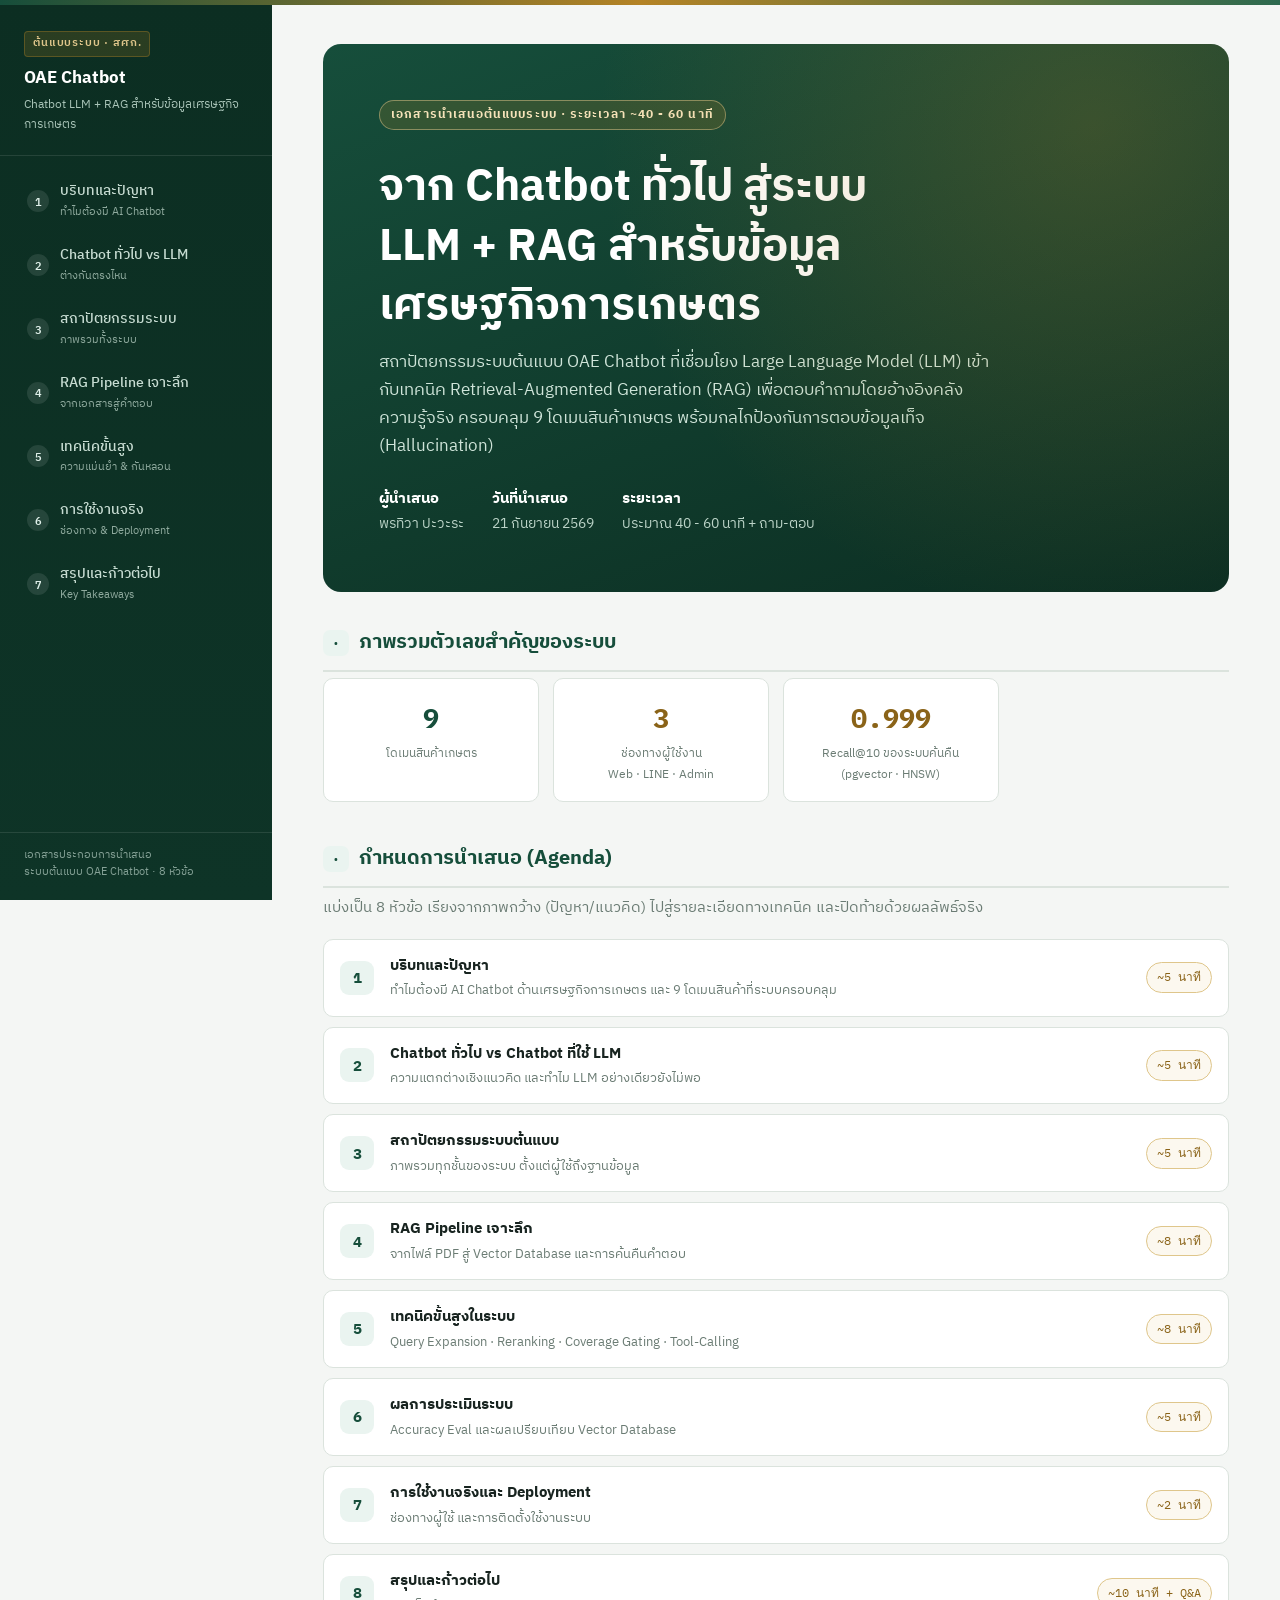
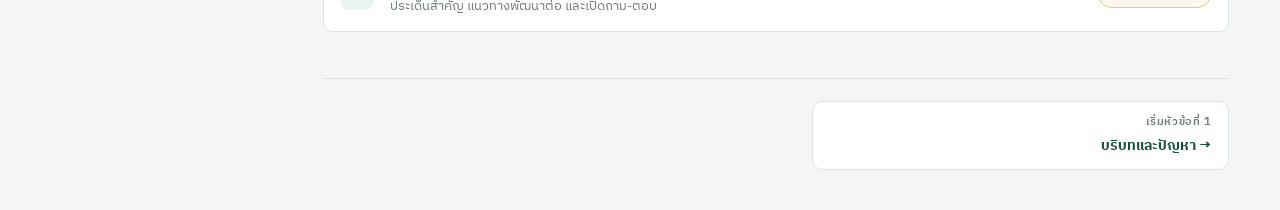
==== commit a650ec69: "update acc" ====
--- a/index.html
+++ b/index.html
@@ -97,7 +97,7 @@
           <div class="stat-row">
             <div class="stat"><div class="num">9</div><div class="lbl">โดเมนสินค้าเกษตร</div></div>
             <div class="stat"><div class="num gold">3</div><div class="lbl">ช่องทางผู้ใช้งาน<br/>Web · LINE · Admin</div></div>
-            <div class="stat"><div class="num">88%</div><div class="lbl">ผลการประเมินความแม่นยำ<br/>(Accuracy Eval)</div></div>
+            <!-- <div class="stat"><div class="num">88%</div><div class="lbl">ผลการประเมินความแม่นยำ<br/>(Accuracy Eval)</div></div> -->
             <div class="stat"><div class="num gold">0.999</div><div class="lbl">Recall@10 ของระบบค้นคืน<br/>(pgvector · HNSW)</div></div>
           </div>
         </section>
